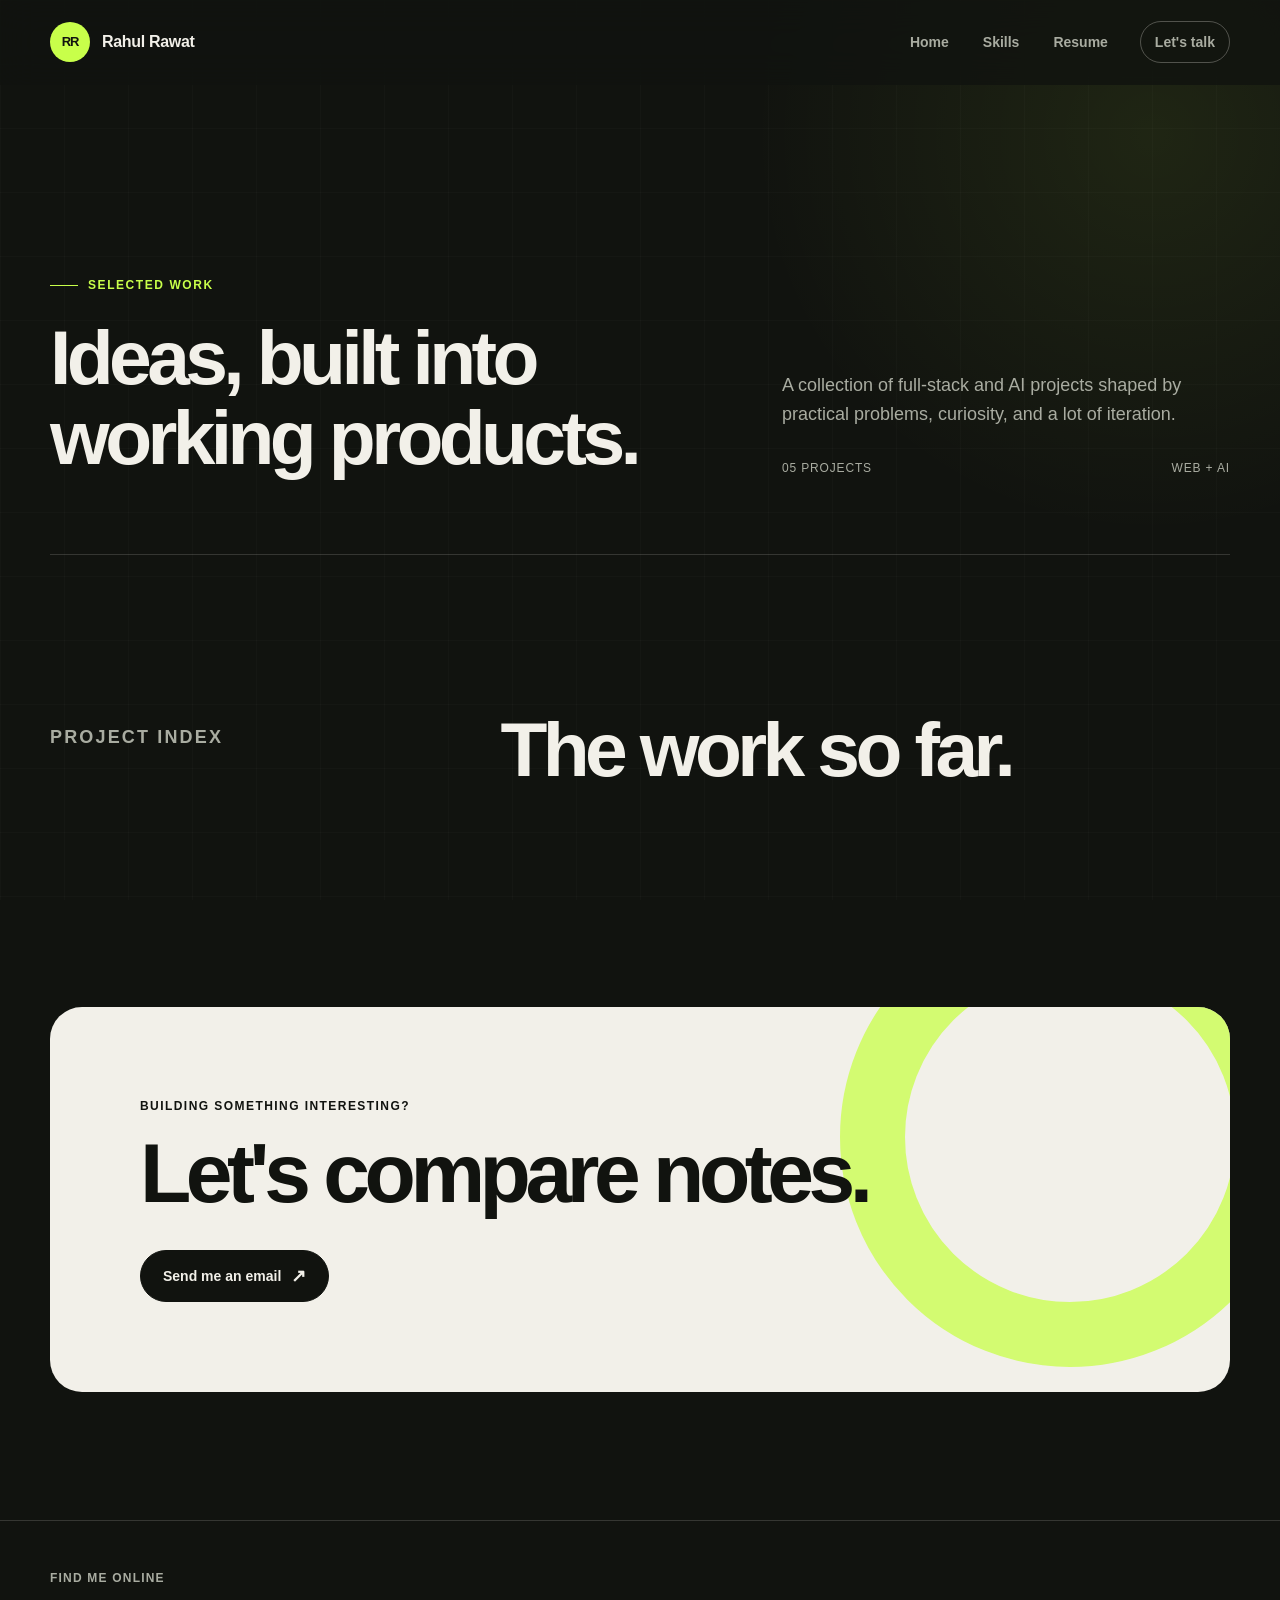
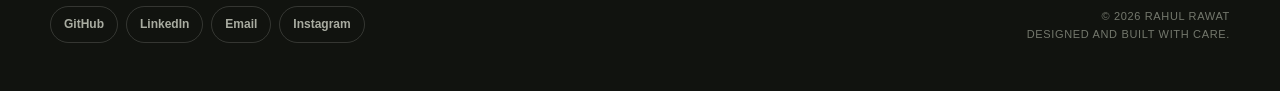
==== Projects.html @ ce79f236 "Initial commit" ====
<!DOCTYPE html>
<html lang="en">
<head>
  <meta charset="UTF-8">
  <meta name="viewport" content="width=device-width, initial-scale=1.0">
  <meta name="description" content="Selected web development and AI projects by Rahul Rawat.">
  <title>Projects | Rahul Rawat</title>
  <link rel="stylesheet" href="Style.css">
</head>
<body>
  <a class="skip-link" href="#main-content">Skip to content</a>
  <header class="site-header">
    <nav class="navbar container" aria-label="Main navigation">
      <a class="brand" href="Index.html" aria-label="Rahul Rawat, home"><span class="brand-mark">RR</span><span class="brand-name">Rahul Rawat</span></a>
      <button class="menu-toggle" type="button" aria-expanded="false" aria-controls="nav-links" aria-label="Toggle navigation"><span></span></button>
      <div class="nav-links" id="nav-links">
        <a href="Index.html">Home</a><a href="skills.html">Skills</a><a href="Resume.html">Resume</a><a class="nav-cta" href="mailto:rwt7454@gmail.com">Let's talk</a>
      </div>
    </nav>
  </header>

  <main id="main-content">
    <section class="page-hero container">
      <div data-reveal><span class="eyebrow">Selected work</span><h1>Ideas, built into working products.</h1></div>
      <div data-reveal><p class="page-hero-copy">A collection of full-stack and AI projects shaped by practical problems, curiosity, and a lot of iteration.</p><div class="page-hero-meta"><span>05 projects</span><span>Web + AI</span></div></div>
    </section>

    <section class="section container" aria-labelledby="projects-heading">
      <div class="section-heading" data-reveal><p class="section-kicker">Project index</p><div><h2 id="projects-heading">The work so far.</h2></div></div>
      <div class="projects-grid" id="projects-container"></div>
    </section>

    <section class="cta-section container" data-reveal>
      <div class="cta-card"><p>Building something interesting?</p><h2>Let's compare notes.</h2><a class="button" href="mailto:rwt7454@gmail.com">Send me an email <span class="arrow" aria-hidden="true">&nearr;</span></a></div>
    </section>
  </main>

  <footer class="site-footer"><div class="footer-inner container"><div><p class="footer-title">Find me online</p><div class="social-links"><a href="https://github.com/rahulrwt7454-dot" target="_blank" rel="noreferrer">GitHub</a><a href="https://www.linkedin.com/in/rahul-rawat-992863321/" target="_blank" rel="noreferrer">LinkedIn</a><a href="mailto:rwt7454@gmail.com">Email</a><a href="https://www.instagram.com/rahul.rwt.01" target="_blank" rel="noreferrer">Instagram</a></div></div><p class="copyright">&copy; <span data-year></span> Rahul Rawat<br>Designed and built with care.</p></div></footer>
  <script src="projects.js"></script>
  <script src="main.js"></script>
</body>
</html>
---- Style.css ----
:root {
  --ink: #11130f;
  --ink-soft: #191c17;
  --paper: #f2f0e9;
  --paper-muted: #a9aca1;
  --line: rgba(242, 240, 233, 0.16);
  --line-strong: rgba(242, 240, 233, 0.28);
  --accent: #c8ff4a;
  --accent-soft: rgba(200, 255, 74, 0.13);
  --orange: #ff7043;
  --max-width: 1180px;
  --radius-lg: 32px;
  --radius-md: 20px;
  --radius-sm: 12px;
  --shadow: 0 30px 80px rgba(0, 0, 0, 0.28);
}

* {
  box-sizing: border-box;
  margin: 0;
  padding: 0;
}

html {
  scroll-behavior: smooth;
}

body {
  min-width: 320px;
  background:
    radial-gradient(circle at 90% 8%, rgba(200, 255, 74, 0.08), transparent 25rem),
    var(--ink);
  color: var(--paper);
  font-family: Inter, "Segoe UI", Helvetica, Arial, sans-serif;
  line-height: 1.6;
  overflow-x: hidden;
}

body::before {
  position: fixed;
  inset: 0;
  z-index: -1;
  background-image: linear-gradient(rgba(255, 255, 255, 0.018) 1px, transparent 1px),
    linear-gradient(90deg, rgba(255, 255, 255, 0.018) 1px, transparent 1px);
  background-size: 64px 64px;
  content: "";
  pointer-events: none;
  contain: strict;
}

img {
  display: block;
  max-width: 100%;
}

a {
  color: inherit;
}

button,
a {
  -webkit-tap-highlight-color: transparent;
}

button {
  color: inherit;
  font: inherit;
}

::selection {
  background: var(--accent);
  color: var(--ink);
}

:focus-visible {
  outline: 2px solid var(--accent);
  outline-offset: 4px;
}

.skip-link {
  position: fixed;
  top: 12px;
  left: 12px;
  z-index: 200;
  padding: 10px 16px;
  border-radius: 999px;
  background: var(--accent);
  color: var(--ink);
  font-weight: 800;
  text-decoration: none;
  transform: translateY(-160%);
  transition: transform 180ms ease;
}

.skip-link:focus {
  transform: translateY(0);
}

.container {
  width: min(calc(100% - 40px), var(--max-width));
  margin-inline: auto;
}

.site-header {
  position: sticky;
  top: 0;
  z-index: 100;
  border-bottom: 1px solid transparent;
  background: rgba(17, 19, 15, 0.8);
  backdrop-filter: blur(18px);
  transition: border-color 200ms ease;
}

.site-header.scrolled {
  border-color: var(--line);
}

.navbar {
  display: flex;
  min-height: 84px;
  align-items: center;
  justify-content: space-between;
}

.brand {
  display: inline-flex;
  align-items: center;
  gap: 12px;
  color: var(--paper);
  font-weight: 760;
  letter-spacing: -0.02em;
  text-decoration: none;
}

.brand-mark {
  display: grid;
  width: 40px;
  height: 40px;
  place-items: center;
  border-radius: 50%;
  background: var(--accent);
  color: var(--ink);
  font-size: 13px;
  font-weight: 900;
  letter-spacing: -0.08em;
}

.nav-links {
  display: flex;
  align-items: center;
  gap: 6px;
}

.nav-links a {
  position: relative;
  padding: 9px 14px;
  border-radius: 999px;
  color: var(--paper-muted);
  font-size: 14px;
  font-weight: 650;
  text-decoration: none;
  transition: background 180ms ease, color 180ms ease;
}

.nav-links a:hover,
.nav-links a.active {
  background: rgba(255, 255, 255, 0.07);
  color: var(--paper);
}

.nav-links a.active::after {
  position: absolute;
  right: 8px;
  bottom: 3px;
  left: 8px;
  height: 2px;
  border-radius: 999px;
  background: var(--accent);
  content: "";
}

.nav-cta {
  margin-left: 12px;
  border: 1px solid var(--line-strong);
}

.nav-cta:hover {
  border-color: var(--accent);
  background: var(--accent) !important;
  color: var(--ink) !important;
}

.menu-toggle {
  display: none;
  width: 44px;
  height: 44px;
  border: 1px solid var(--line);
  border-radius: 50%;
  background: transparent;
  cursor: pointer;
}

.menu-toggle span,
.menu-toggle::before,
.menu-toggle::after {
  display: block;
  width: 18px;
  height: 1.5px;
  margin: 4px auto;
  background: var(--paper);
  content: "";
  transition: transform 180ms ease, opacity 180ms ease;
}

.menu-toggle[aria-expanded="true"] span {
  opacity: 0;
}

.menu-toggle[aria-expanded="true"]::before {
  transform: translateY(5.5px) rotate(45deg);
}

.menu-toggle[aria-expanded="true"]::after {
  transform: translateY(-5.5px) rotate(-45deg);
}

.eyebrow {
  display: inline-flex;
  align-items: center;
  gap: 10px;
  color: var(--accent);
  font-size: 12px;
  font-weight: 800;
  letter-spacing: 0.13em;
  text-transform: uppercase;
}

.eyebrow::before {
  width: 28px;
  height: 1px;
  background: currentColor;
  content: "";
}

.hero {
  display: grid;
  min-height: calc(100vh - 84px);
  grid-template-columns: minmax(0, 1.18fr) minmax(340px, 0.82fr);
  align-items: center;
  gap: clamp(40px, 7vw, 100px);
  padding-block: 84px 100px;
}

.hero-copy h1 {
  max-width: 780px;
  margin-top: 24px;
  font-size: clamp(58px, 7.5vw, 112px);
  font-weight: 760;
  letter-spacing: -0.075em;
  line-height: 0.9;
}

.hero-copy h1 span {
  display: block;
  color: var(--paper-muted);
}

.hero-copy>p {
  max-width: 620px;
  margin-top: 30px;
  color: var(--paper-muted);
  font-size: clamp(17px, 1.6vw, 21px);
  line-height: 1.7;
}

.hero-actions {
  display: flex;
  flex-wrap: wrap;
  gap: 12px;
  margin-top: 36px;
}

.button {
  display: inline-flex;
  min-height: 52px;
  align-items: center;
  justify-content: center;
  gap: 10px;
  padding: 0 22px;
  border: 1px solid var(--line-strong);
  border-radius: 999px;
  font-size: 14px;
  font-weight: 800;
  text-decoration: none;
  transition: border-color 180ms ease, background 180ms ease, color 180ms ease,
    transform 180ms ease;
}

.button:hover {
  transform: translateY(-2px);
}

.button-primary {
  border-color: var(--accent);
  background: var(--accent);
  color: var(--ink);
}

.button-primary:hover {
  background: #d8ff7e;
}

.button-secondary:hover {
  border-color: var(--paper);
  background: var(--paper);
  color: var(--ink);
}

.arrow {
  font-size: 18px;
  line-height: 1;
}

.hero-stats {
  display: flex;
  gap: clamp(20px, 4vw, 44px);
  margin-top: 56px;
}

.stat strong {
  display: block;
  color: var(--paper);
  font-size: 18px;
  line-height: 1.2;
}

.stat span {
  color: var(--paper-muted);
  font-size: 12px;
  letter-spacing: 0.05em;
  text-transform: uppercase;
}

.hero-visual {
  position: relative;
  isolation: isolate;
}

.portrait-card {
  position: relative;
  overflow: hidden;
  aspect-ratio: 0.78;
  border: 1px solid var(--line-strong);
  border-radius: var(--radius-lg);
  background: var(--ink-soft);
  box-shadow: var(--shadow);
  transform: rotate(2deg);
}

.portrait-card::after {
  position: absolute;
  inset: 0;
  background: linear-gradient(180deg, transparent 52%, rgba(8, 9, 7, 0.86));
  content: "";
}

.portrait-card img {
  width: 100%;
  height: 100%;
  object-fit: cover;
  object-position: 58% center;
  filter: saturate(0.8) contrast(1.06);
  transition: filter 350ms ease, transform 700ms cubic-bezier(0.2, 0.8, 0.2, 1);
}

.portrait-card:hover img {
  filter: saturate(1) contrast(1.02);
  transform: scale(1.025);
}

.portrait-caption {
  position: absolute;
  right: 26px;
  bottom: 24px;
  left: 26px;
  z-index: 2;
  display: flex;
  align-items: center;
  justify-content: space-between;
  gap: 16px;
}

.portrait-caption p {
  color: var(--paper-muted);
  font-size: 12px;
  letter-spacing: 0.08em;
  text-transform: uppercase;
}

.portrait-caption strong {
  display: block;
  color: var(--paper);
  font-size: 16px;
}

.status-dot {
  width: 11px;
  height: 11px;
  border: 2px solid rgba(17, 19, 15, 0.7);
  border-radius: 50%;
  background: var(--accent);
  box-shadow: 0 0 0 6px rgba(200, 255, 74, 0.15);
}

.orbit-chip {
  position: absolute;
  z-index: 3;
  padding: 10px 15px;
  border: 1px solid var(--line-strong);
  border-radius: 999px;
  background: rgba(25, 28, 23, 0.92);
  box-shadow: 0 8px 20px rgba(0, 0, 0, 0.22);
  color: var(--paper);
  font-size: 12px;
  font-weight: 800;
}

.orbit-chip-one {
  top: 15%;
  left: -32px;
}

.orbit-chip-two {
  top: 42%;
  right: -34px;
}

.orbit-chip-three {
  bottom: 17%;
  left: -24px;
  color: var(--accent);
}

.orbit-chip {
  animation: chip-breathe 4s ease-in-out infinite;
}

.orbit-chip-two {
  animation-delay: 1.3s;
}

.orbit-chip-three {
  animation-delay: 2.7s;
}

@keyframes chip-breathe {

  0%,
  100% {
    transform: translateY(0);
    opacity: 1;
  }

  50% {
    transform: translateY(-6px);
    opacity: 0.85;
  }
}

/* ---------- Floating tech icons ---------- */

.float-icon {
  position: absolute;
  z-index: 4;
  border-radius: 14px;
  background: rgba(25, 28, 23, 0.88);
  border: 1px solid rgba(242, 240, 233, 0.12);
  box-shadow: 0 6px 20px rgba(0, 0, 0, 0.3);
  padding: 8px;
  pointer-events: none;
  will-change: transform;
  contain: layout style;
  transition: transform 0.2s ease-out;
}

.float-icon-1 {
  top: 6%;
  right: -18px;
  animation: float-bob 5.2s ease-in-out infinite;
}

.float-icon-2 {
  top: 28%;
  left: -40px;
  animation: float-bob 6.1s ease-in-out infinite 0.8s;
}

.float-icon-3 {
  bottom: 32%;
  right: -28px;
  animation: float-bob 4.7s ease-in-out infinite 1.6s;
}

.float-icon-4 {
  bottom: 8%;
  right: 15%;
  animation: float-bob 5.8s ease-in-out infinite 2.3s;
}

.float-icon-5 {
  top: 52%;
  left: -20px;
  animation: float-bob 5.4s ease-in-out infinite 0.4s;
}

.float-icon-6 {
  top: -8px;
  left: 20%;
  animation: float-bob 6.4s ease-in-out infinite 1.1s;
}

@keyframes float-bob {

  0%,
  100% {
    transform: translateY(0) translateZ(0);
  }

  50% {
    transform: translateY(-10px) translateZ(0);
  }
}

/* ---------- Education timeline ---------- */

.education-timeline {
  max-width: 740px;
  position: relative;
}

/* Single continuous vertical line connecting all dots */
.education-timeline::before {
  content: "";
  position: absolute;
  left: 13px;
  top: 10px;
  bottom: 0;
  width: 2px;
  background: var(--line-strong);
  z-index: 0;
}

/* Clip line to end at last dot */
.timeline-item:last-child .timeline-marker::after {
  content: "";
  position: absolute;
  top: 16px;
  left: 50%;
  bottom: -2px;
  width: 6px;
  transform: translateX(-50%);
  background: var(--ink);
  z-index: 1;
}

.timeline-item {
  display: grid;
  grid-template-columns: 28px 1fr;
  gap: 24px;
  padding-bottom: 40px;
  position: relative;
}

.timeline-item:last-child {
  padding-bottom: 0;
}

.timeline-marker {
  display: flex;
  align-items: flex-start;
  justify-content: center;
  padding-top: 4px;
  position: relative;
  z-index: 1;
}

.timeline-dot {
  width: 12px;
  height: 12px;
  border-radius: 50%;
  border: 2px solid var(--line-strong);
  background: var(--ink);
  flex-shrink: 0;
}

.timeline-dot.active-dot {
  border-color: var(--accent);
  background: var(--accent);
  box-shadow: 0 0 0 5px rgba(200, 255, 74, 0.15);
}

.timeline-content h3 {
  font-size: 21px;
  font-weight: 680;
  letter-spacing: -0.025em;
}

.timeline-badge {
  display: inline-block;
  padding: 4px 12px;
  border-radius: 999px;
  background: var(--accent);
  color: var(--ink);
  font-size: 10px;
  font-weight: 850;
  letter-spacing: 0.08em;
  text-transform: uppercase;
  margin-bottom: 10px;
}

.timeline-meta {
  margin-top: 4px;
  color: var(--paper-muted);
  font-size: 13px;
  letter-spacing: 0.04em;
}

.timeline-desc {
  margin-top: 10px;
  color: var(--paper-muted);
  font-size: 14px;
  line-height: 1.65;
}

/* ---------- Skills snapshot ---------- */

.skills-snapshot-grid {
  display: grid;
  grid-template-columns: repeat(2, 1fr);
  gap: 28px 40px;
}

.snapshot-group h3 {
  font-size: 12px;
  font-weight: 800;
  letter-spacing: 0.1em;
  text-transform: uppercase;
  color: var(--accent);
  margin-bottom: 16px;
}

.snapshot-pills {
  display: flex;
  flex-wrap: wrap;
  gap: 8px;
}

.snapshot-pill {
  padding: 9px 14px;
  border: 1px solid var(--line-strong);
  border-radius: 999px;
  color: var(--paper-muted);
  font-size: 13px;
  font-weight: 650;
  transition: border-color 200ms ease, color 200ms ease, background 200ms ease;
}

.snapshot-pill:hover {
  border-color: var(--accent);
  color: var(--paper);
  background: rgba(200, 255, 74, 0.07);
}


.tech-strip {
  overflow: hidden;
  border-block: 1px solid var(--line);
}

.tech-strip-inner {
  display: flex;
  width: max-content;
  align-items: center;
  animation: marquee 28s linear infinite;
}

.tech-strip-list {
  display: flex;
  align-items: center;
  gap: 34px;
  padding: 20px 17px;
  color: var(--paper-muted);
  font-size: 13px;
  font-weight: 750;
  letter-spacing: 0.09em;
  text-transform: uppercase;
}

.tech-strip-list span::after {
  margin-left: 34px;
  color: var(--accent);
  content: "+";
}

@keyframes marquee {
  to {
    transform: translateX(-50%);
  }
}

.section {
  padding-block: clamp(96px, 12vw, 160px);
}

.section-heading {
  display: grid;
  grid-template-columns: 0.72fr 1.28fr;
  gap: 40px;
  margin-bottom: 64px;
}

.section-heading h2,
.page-hero h1 {
  font-size: clamp(42px, 6vw, 78px);
  font-weight: 720;
  letter-spacing: -0.06em;
  line-height: 1.05;
}

.section-heading p {
  max-width: 620px;
  color: var(--paper-muted);
  font-size: 18px;
  margin-top: 14px;
}

.section-kicker {
  color: var(--paper-muted);
  font-size: 12px;
  font-weight: 800;
  letter-spacing: 0.12em;
  text-transform: uppercase;
}

.about-grid {
  display: grid;
  grid-template-columns: 1.35fr 0.65fr;
  gap: 20px;
}

.about-card,
.principles-card {
  border: 1px solid var(--line);
  border-radius: var(--radius-lg);
  background: rgba(255, 255, 255, 0.025);
}

.about-card {
  padding: clamp(30px, 5vw, 64px);
}

.about-card p {
  max-width: 780px;
  font-size: clamp(24px, 3vw, 40px);
  font-weight: 580;
  letter-spacing: -0.035em;
  line-height: 1.35;
}

.about-card p span {
  color: var(--paper-muted);
}

.principles-card {
  display: flex;
  flex-direction: column;
  gap: 28px;
  padding: 32px;
  background: var(--accent);
  color: var(--ink);
}

.principles-card h3 {
  font-size: 13px;
  letter-spacing: 0.1em;
  text-transform: uppercase;
}

.principles-list {
  list-style: none;
}

.principles-list li {
  display: flex;
  align-items: center;
  gap: 14px;
  padding-block: 13px;
  border-bottom: 1px solid rgba(17, 19, 15, 0.2);
  font-size: 17px;
  font-weight: 750;
}

.principles-list span {
  font-size: 11px;
  opacity: 0.58;
}

.projects-list {
  border-top: 1px solid var(--line);
}

.project-row {
  display: grid;
  grid-template-columns: 70px minmax(220px, 0.72fr) minmax(300px, 1fr) auto;
  align-items: center;
  gap: 30px;
  padding: 32px 10px;
  border-bottom: 1px solid var(--line);
  text-decoration: none;
  transition: background 200ms ease, padding 200ms ease;
}

.project-row:hover {
  padding-inline: 22px;
  background: rgba(255, 255, 255, 0.035);
}

.project-number {
  color: var(--accent);
  font-size: 12px;
  font-weight: 800;
  letter-spacing: 0.1em;
}

.project-row h3 {
  font-size: clamp(21px, 2.3vw, 30px);
  font-weight: 680;
  letter-spacing: -0.035em;
  line-height: 1.15;
}

.project-row p {
  color: var(--paper-muted);
  font-size: 14px;
}

.project-tags {
  display: flex;
  flex-wrap: wrap;
  gap: 7px;
  margin-top: 14px;
}

.tag {
  padding: 5px 10px;
  border: 1px solid var(--line);
  border-radius: 999px;
  color: var(--paper-muted);
  font-size: 10px;
  font-weight: 750;
  letter-spacing: 0.06em;
  text-transform: uppercase;
}

.project-arrow {
  display: grid;
  width: 44px;
  height: 44px;
  place-items: center;
  border: 1px solid var(--line);
  border-radius: 50%;
  font-size: 19px;
  transition: background 180ms ease, color 180ms ease, transform 180ms ease;
}

.project-row:hover .project-arrow {
  background: var(--accent);
  color: var(--ink);
  transform: rotate(45deg);
}

.project-row[href]:hover .project-arrow {
  transform: translate(2px, -2px);
}

.section-footer {
  margin-top: 34px;
  text-align: right;
}

.cta-section {
  padding-bottom: 48px;
}

.cta-card {
  position: relative;
  overflow: hidden;
  padding: clamp(40px, 8vw, 90px);
  border-radius: var(--radius-lg);
  background: var(--paper);
  color: var(--ink);
}

.cta-card::after {
  position: absolute;
  top: -100px;
  right: -70px;
  width: 330px;
  height: 330px;
  border: 65px solid var(--accent);
  border-radius: 50%;
  content: "";
  opacity: 0.75;
}

.cta-card p {
  margin-bottom: 18px;
  font-size: 12px;
  font-weight: 850;
  letter-spacing: 0.12em;
  text-transform: uppercase;
}

.cta-card h2 {
  position: relative;
  z-index: 1;
  max-width: 760px;
  font-size: clamp(42px, 7vw, 84px);
  font-weight: 760;
  letter-spacing: -0.065em;
  line-height: 0.95;
}

.cta-card .button {
  position: relative;
  z-index: 1;
  margin-top: 36px;
  border-color: var(--ink);
  background: var(--ink);
  color: var(--paper);
}

.page-hero {
  display: grid;
  min-height: 470px;
  grid-template-columns: 1.2fr 0.8fr;
  align-items: end;
  gap: 60px;
  padding-block: 100px 76px;
  border-bottom: 1px solid var(--line);
}

.page-hero h1 {
  max-width: 720px;
  margin-top: 22px;
}

.page-hero-copy {
  max-width: 520px;
  color: var(--paper-muted);
  font-size: 18px;
}

.page-hero-meta {
  display: flex;
  justify-content: space-between;
  gap: 20px;
  margin-top: 30px;
  color: var(--paper-muted);
  font-size: 12px;
  letter-spacing: 0.07em;
  text-transform: uppercase;
}

.projects-grid {
  display: grid;
  grid-template-columns: repeat(2, minmax(0, 1fr));
  gap: 20px;
}

.project-card {
  display: flex;
  min-height: 400px;
  flex-direction: column;
  padding: clamp(26px, 4vw, 42px);
  border: 1px solid var(--line);
  border-radius: var(--radius-lg);
  background: rgba(255, 255, 255, 0.025);
  transition: border-color 220ms ease, background 220ms ease, transform 220ms ease;
}

.project-card:nth-child(2),
.project-card:nth-child(3) {
  background: var(--paper);
  color: var(--ink);
}

.project-card:hover {
  border-color: var(--accent);
  transform: translateY(-6px);
}

.project-card-top {
  display: flex;
  align-items: center;
  justify-content: space-between;
}

.project-type {
  color: var(--paper-muted);
  font-size: 11px;
  font-weight: 850;
  letter-spacing: 0.12em;
  text-transform: uppercase;
}

.project-card:nth-child(2) .project-type,
.project-card:nth-child(3) .project-type {
  color: #65685f;
}

.project-card h2 {
  max-width: 500px;
  margin-top: auto;
  font-size: clamp(30px, 4vw, 48px);
  font-weight: 700;
  letter-spacing: -0.055em;
  line-height: 1;
}

.project-card p {
  margin-top: 22px;
  color: var(--paper-muted);
  font-size: 15px;
}

.project-card:nth-child(2) p,
.project-card:nth-child(3) p {
  color: #62655d;
}

.project-card .project-tags {
  margin-top: 28px;
}

.project-live-link {
  display: inline-flex;
  align-self: flex-start;
  align-items: center;
  gap: 8px;
  margin-top: 22px;
  padding: 9px 14px;
  border: 1px solid var(--line-strong);
  border-radius: 999px;
  color: var(--paper);
  font-size: 12px;
  font-weight: 800;
  text-decoration: none;
  transition: border-color 180ms ease, background 180ms ease, color 180ms ease;
}

.project-live-link:hover {
  border-color: var(--accent);
  background: var(--accent);
  color: var(--ink);
}

.project-card:nth-child(2) .tag,
.project-card:nth-child(3) .tag {
  border-color: rgba(17, 19, 15, 0.18);
  color: #565950;
}

.project-card:nth-child(2) .project-live-link,
.project-card:nth-child(3) .project-live-link {
  border-color: rgba(17, 19, 15, 0.25);
  color: var(--ink);
}

.project-card-index {
  display: grid;
  width: 38px;
  height: 38px;
  place-items: center;
  border: 1px solid currentColor;
  border-radius: 50%;
  color: var(--accent);
  font-size: 11px;
  font-weight: 850;
}

.project-card:nth-child(2) .project-card-index,
.project-card:nth-child(3) .project-card-index {
  color: var(--ink);
}

.skills-grid {
  display: grid;
  grid-template-columns: repeat(2, minmax(0, 1fr));
  gap: 20px;
}

.skill-group {
  padding: clamp(28px, 4vw, 44px);
  border: 1px solid var(--line);
  border-radius: var(--radius-lg);
  background: rgba(255, 255, 255, 0.025);
}

.skill-group:first-child {
  background: var(--accent);
  color: var(--ink);
}

.skill-group-number {
  color: var(--paper-muted);
  font-size: 11px;
  font-weight: 800;
  letter-spacing: 0.1em;
}

.skill-group:first-child .skill-group-number {
  color: rgba(17, 19, 15, 0.6);
}

.skill-group h2 {
  margin-block: 50px 28px;
  font-size: clamp(28px, 3.4vw, 42px);
  font-weight: 690;
  letter-spacing: -0.045em;
}

.skills {
  display: flex;
  flex-wrap: wrap;
  gap: 9px;
}

.skill-pill {
  padding: 10px 15px;
  border: 1px solid var(--line-strong);
  border-radius: 999px;
  color: var(--paper-muted);
  font-size: 13px;
  font-weight: 700;
}

.skill-group:first-child .skill-pill {
  border-color: rgba(17, 19, 15, 0.23);
  color: var(--ink);
}

.process-grid {
  display: grid;
  grid-template-columns: repeat(3, 1fr);
  gap: 20px;
}

.process-card {
  padding: 30px 0;
  border-top: 1px solid var(--line-strong);
}

.process-card span {
  color: var(--accent);
  font-size: 12px;
  font-weight: 800;
}

.process-card h3 {
  margin-block: 22px 12px;
  font-size: 22px;
  letter-spacing: -0.03em;
}

.process-card p {
  color: var(--paper-muted);
  font-size: 14px;
}

.resume-layout {
  display: grid;
  grid-template-columns: 0.38fr 1fr;
  gap: clamp(40px, 9vw, 120px);
}

.resume-aside {
  align-self: start;
  position: sticky;
  top: 120px;
}

.resume-aside h2 {
  font-size: 28px;
  letter-spacing: -0.04em;
}

.contact-list {
  margin-block: 30px;
  list-style: none;
}

.contact-list li {
  padding-block: 10px;
  border-bottom: 1px solid var(--line);
  color: var(--paper-muted);
  font-size: 13px;
}

.contact-list a {
  text-decoration: none;
}

.contact-list a:hover {
  color: var(--accent);
}

.resume-main {
  border-top: 1px solid var(--line-strong);
}

.resume-section {
  display: grid;
  grid-template-columns: 150px 1fr;
  gap: 36px;
  padding-block: 42px;
  border-bottom: 1px solid var(--line);
}

.resume-section h2 {
  color: var(--accent);
  font-size: 11px;
  font-weight: 850;
  letter-spacing: 0.12em;
  text-transform: uppercase;
}

.resume-content>p {
  color: var(--paper-muted);
  font-size: 16px;
}

.resume-item+.resume-item {
  margin-top: 30px;
  padding-top: 30px;
  border-top: 1px solid var(--line);
}

.resume-item h3 {
  font-size: 21px;
  letter-spacing: -0.025em;
}

.resume-item-meta {
  margin-block: 5px 13px;
  color: var(--paper-muted);
  font-size: 12px;
  letter-spacing: 0.05em;
  text-transform: uppercase;
}

.resume-item p {
  color: var(--paper-muted);
  font-size: 14px;
}

.resume-skills {
  display: grid;
  grid-template-columns: repeat(2, minmax(0, 1fr));
  gap: 20px 34px;
}

.resume-skills h3 {
  margin-bottom: 8px;
  font-size: 14px;
}

.resume-skills p {
  color: var(--paper-muted);
  font-size: 13px;
}

.site-footer {
  margin-top: 80px;
  border-top: 1px solid var(--line);
}

.footer-inner {
  display: grid;
  grid-template-columns: 1fr auto;
  align-items: end;
  gap: 30px;
  padding-block: 48px;
}

.footer-title {
  color: var(--paper-muted);
  font-size: 12px;
  font-weight: 800;
  letter-spacing: 0.1em;
  text-transform: uppercase;
}

.social-links {
  display: flex;
  flex-wrap: wrap;
  gap: 8px;
  margin-top: 18px;
}

.social-links a {
  padding: 8px 13px;
  border: 1px solid var(--line);
  border-radius: 999px;
  color: var(--paper-muted);
  font-size: 12px;
  font-weight: 700;
  text-decoration: none;
  transition: border-color 180ms ease, color 180ms ease;
}

.social-links a:hover {
  border-color: var(--accent);
  color: var(--accent);
}

.copyright {
  color: #74786d;
  font-size: 11px;
  letter-spacing: 0.06em;
  text-align: right;
  text-transform: uppercase;
}

[data-reveal] {
  opacity: 0;
  transform: translateY(24px);
  transition: opacity 650ms ease, transform 650ms cubic-bezier(0.2, 0.8, 0.2, 1);
}

[data-reveal].revealed {
  opacity: 1;
  transform: translateY(0);
}

@media (max-width: 900px) {
  .hero {
    min-height: auto;
    grid-template-columns: 1fr;
    padding-top: 70px;
  }

  .hero-copy h1 {
    max-width: 700px;
  }

  .hero-visual {
    width: min(80%, 520px);
    margin-inline: auto;
  }

  .section-heading,
  .page-hero {
    grid-template-columns: 1fr;
  }

  .page-hero {
    gap: 28px;
  }

  .about-grid,
  .resume-layout {
    grid-template-columns: 1fr;
  }

  .principles-card {
    min-height: 360px;
  }

  .project-row {
    grid-template-columns: 50px 0.8fr 1fr auto;
    gap: 20px;
  }

  .resume-aside {
    position: static;
  }

  .float-icon-5,
  .float-icon-6 {
    display: none;
  }
}

@media (max-width: 720px) {
  .container {
    width: min(calc(100% - 28px), var(--max-width));
  }

  .navbar {
    min-height: 72px;
  }

  .brand-name {
    display: none;
  }

  .menu-toggle {
    display: block;
  }

  .nav-links {
    position: absolute;
    top: calc(100% + 1px);
    right: 14px;
    left: 14px;
    display: grid;
    padding: 14px;
    border: 1px solid var(--line);
    border-radius: var(--radius-md);
    background: rgba(25, 28, 23, 0.98);
    box-shadow: var(--shadow);
    opacity: 0;
    pointer-events: none;
    transform: translateY(-10px);
    transition: opacity 180ms ease, transform 180ms ease;
  }

  .nav-links.open {
    opacity: 1;
    pointer-events: auto;
    transform: translateY(0);
  }

  .nav-links a {
    padding: 12px 14px;
  }

  .nav-cta {
    margin: 4px 0 0;
    text-align: center;
  }

  .hero {
    gap: 64px;
    padding-block: 60px 80px;
  }

  .hero-copy h1 {
    font-size: clamp(52px, 16vw, 78px);
  }

  .hero-copy>p {
    font-size: 16px;
  }

  .hero-stats {
    gap: 18px;
    margin-top: 44px;
  }

  .stat strong {
    font-size: 15px;
  }

  .stat span {
    font-size: 9px;
  }

  .hero-visual {
    width: calc(100% - 26px);
  }

  .orbit-chip-one {
    left: -16px;
  }

  .orbit-chip-two {
    right: -16px;
  }

  .section {
    padding-block: 88px;
  }

  .section-heading {
    gap: 22px;
    margin-bottom: 42px;
  }

  .section-heading p {
    font-size: 16px;
  }

  .about-card,
  .principles-card,
  .cta-card,
  .project-card,
  .skill-group {
    border-radius: 24px;
  }

  .project-row {
    grid-template-columns: 42px 1fr auto;
    gap: 12px;
    padding-block: 26px;
  }

  .project-row>div:nth-child(3) {
    grid-column: 2 / -1;
  }

  .project-row p {
    font-size: 13px;
  }

  .projects-grid,
  .skills-grid,
  .process-grid {
    grid-template-columns: 1fr;
  }

  .project-card {
    min-height: 360px;
  }

  .skill-group:first-child {
    grid-row: auto;
  }

  .page-hero {
    min-height: auto;
    padding-block: 80px 56px;
  }

  .page-hero h1 {
    font-size: clamp(48px, 14vw, 68px);
  }

  .page-hero-meta {
    justify-content: flex-start;
  }

  .resume-section {
    grid-template-columns: 1fr;
    gap: 18px;
  }

  .resume-skills {
    grid-template-columns: 1fr;
  }

  .skills-snapshot-grid {
    grid-template-columns: 1fr;
  }

  .float-icon {
    display: none;
  }

  .footer-inner {
    grid-template-columns: 1fr;
  }

  .copyright {
    text-align: left;
  }

  .cta-card::after {
    top: auto;
    right: -100px;
    bottom: -150px;
  }
}

@media (prefers-reduced-motion: reduce) {
  html {
    scroll-behavior: auto;
  }

  *,
  *::before,
  *::after {
    animation-duration: 0.01ms !important;
    animation-iteration-count: 1 !important;
    scroll-behavior: auto !important;
    transition-duration: 0.01ms !important;
  }

  [data-reveal] {
    opacity: 1;
    transform: none;
  }
}
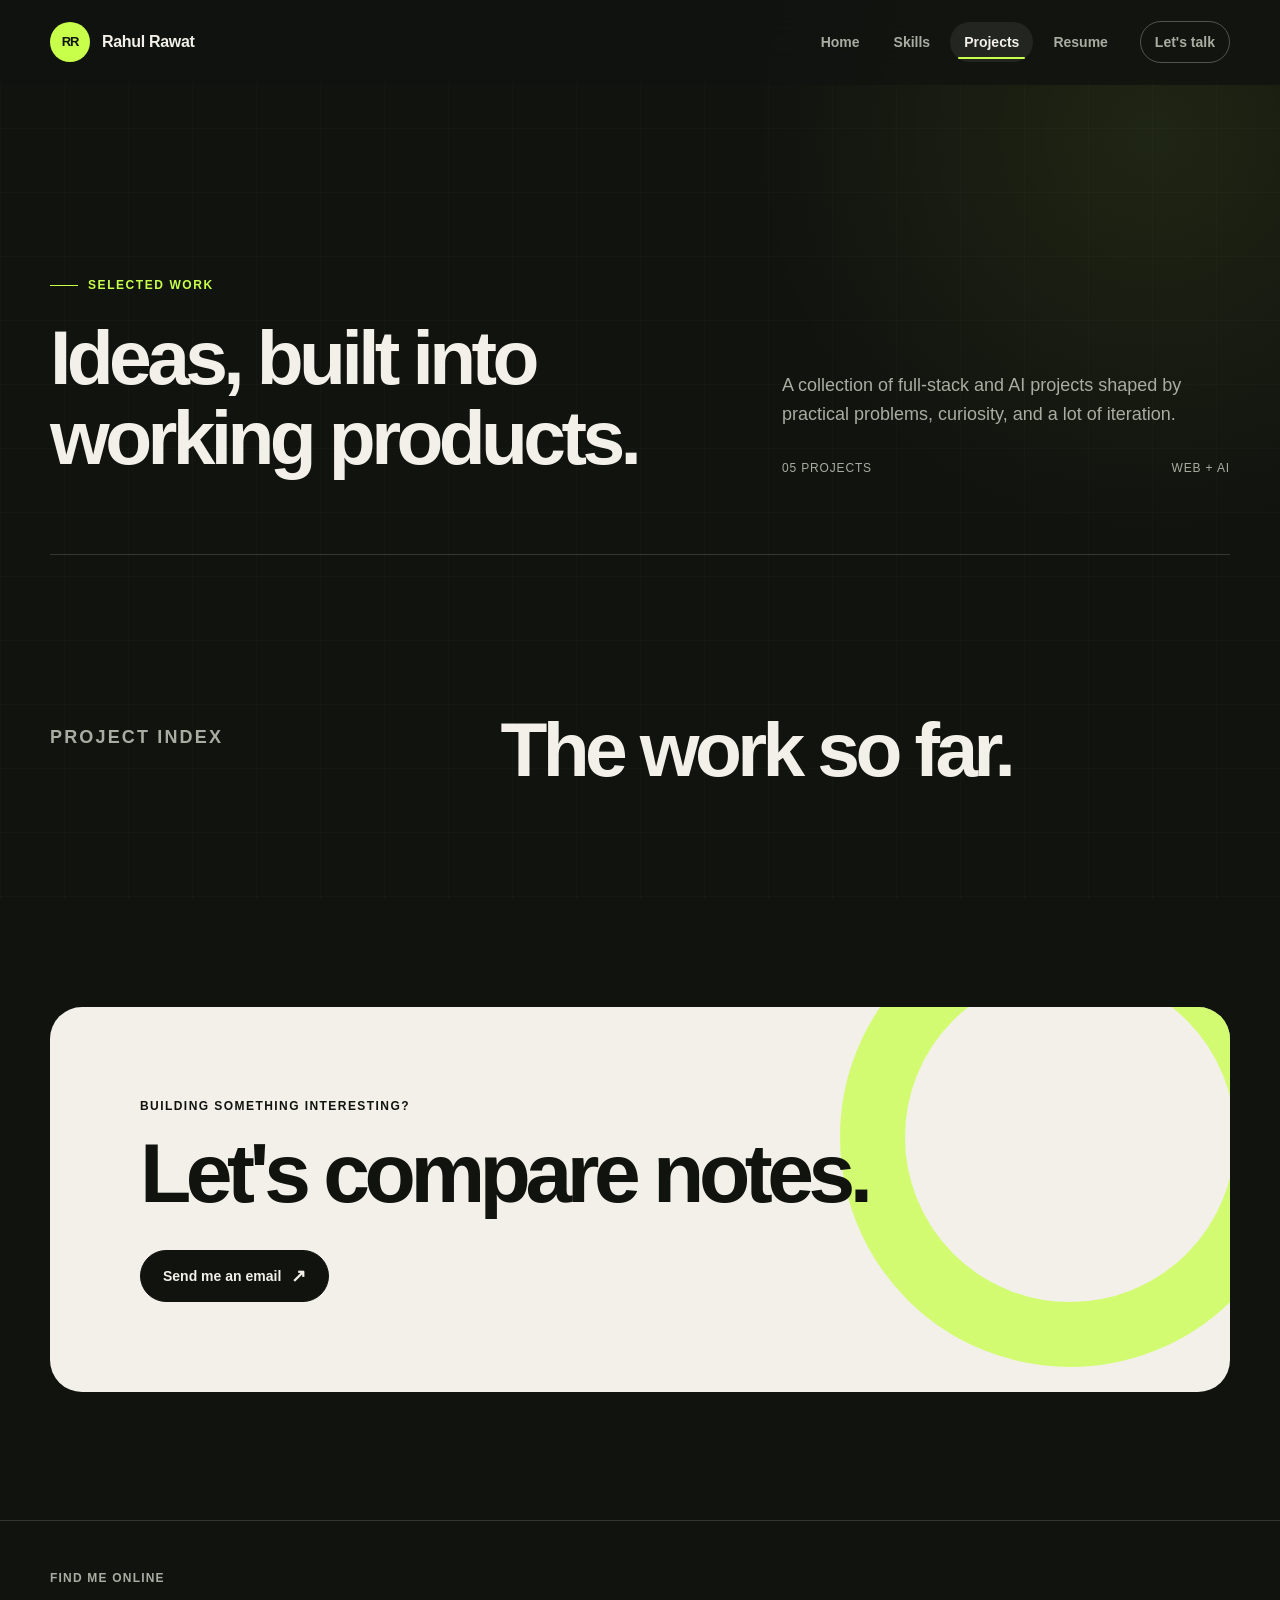
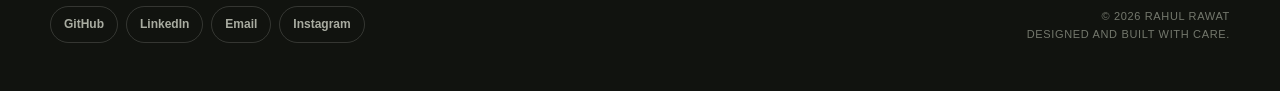
==== commit fd18c6e4: "adding pj" ====
--- a/Projects.html
+++ b/Projects.html
@@ -14,7 +14,7 @@
       <a class="brand" href="Index.html" aria-label="Rahul Rawat, home"><span class="brand-mark">RR</span><span class="brand-name">Rahul Rawat</span></a>
       <button class="menu-toggle" type="button" aria-expanded="false" aria-controls="nav-links" aria-label="Toggle navigation"><span></span></button>
       <div class="nav-links" id="nav-links">
-        <a href="Index.html">Home</a><a href="skills.html">Skills</a><a href="Resume.html">Resume</a><a class="nav-cta" href="mailto:rwt7454@gmail.com">Let's talk</a>
+        <a href="Index.html">Home</a><a href="skills.html">Skills</a><a class="active" href="Projects.html" aria-current="page">Projects</a><a href="Resume.html">Resume</a><a class="nav-cta" href="mailto:rwt7454@gmail.com">Let's talk</a>
       </div>
     </nav>
   </header>
